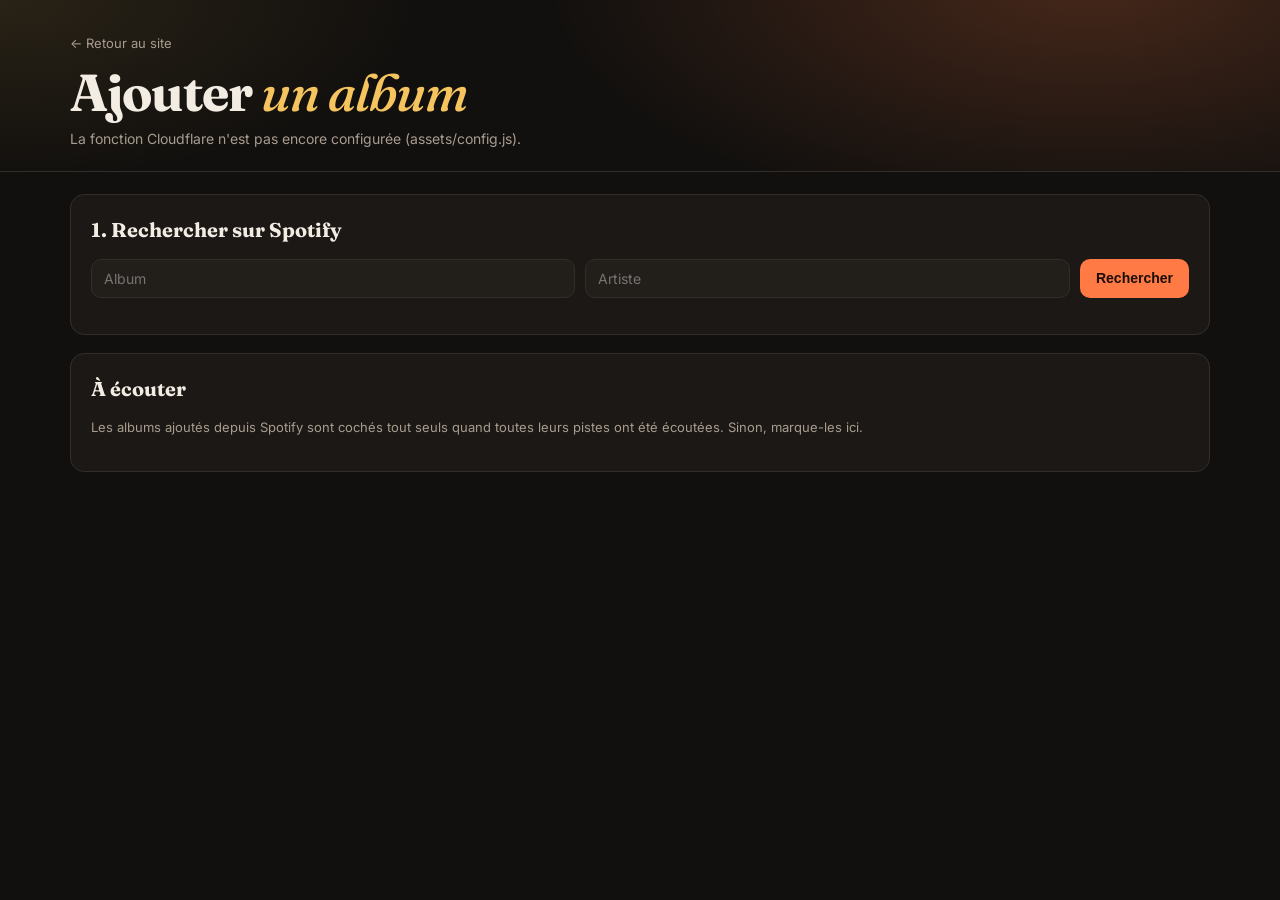
==== ajouter.html @ 7cab72a8 "Ajout d'albums depuis le site vers Notion + détection d'écoute complète Spotify - Page ajouter.html " ====
<!doctype html>
<html lang="fr">
<head>
  <meta charset="utf-8">
  <meta name="viewport" content="width=device-width, initial-scale=1">
  <meta name="robots" content="noindex">
  <title>Ajouter un album</title>
  <link rel="preconnect" href="https://fonts.googleapis.com">
  <link rel="preconnect" href="https://fonts.gstatic.com" crossorigin>
  <link href="https://fonts.googleapis.com/css2?family=Fraunces:opsz,wght@9..144,500;9..144,700&family=Inter:wght@400;500;600&display=swap" rel="stylesheet">
  <link rel="stylesheet" href="assets/style.css">
  <link rel="stylesheet" href="assets/admin.css">
  <link rel="icon" href="data:image/svg+xml,<svg xmlns='http://www.w3.org/2000/svg' viewBox='0 0 100 100'><text y='.9em' font-size='90'>💿</text></svg>">
</head>
<body>
  <header class="hero small">
    <div class="wrap">
      <a class="back" href="./">← Retour au site</a>
      <h1>Ajouter <em>un album</em></h1>
      <p id="status" class="lede"></p>
    </div>
  </header>

  <main class="wrap admin">
    <section id="login" class="panel" hidden>
      <h3>Accès</h3>
      <form id="login-form" class="row">
        <input id="password" type="password" placeholder="Mot de passe" autocomplete="current-password" required>
        <button class="btn">Entrer</button>
      </form>
    </section>

    <div id="app" hidden>
      <section class="panel">
        <h3>1. Rechercher sur Spotify</h3>
        <form id="search-form" class="row">
          <input id="s-album" placeholder="Album" autocomplete="off">
          <input id="s-artist" placeholder="Artiste" autocomplete="off">
          <button class="btn">Rechercher</button>
        </form>
        <div id="results" class="results"></div>
      </section>

      <section id="form-panel" class="panel" hidden>
        <h3>2. Compléter et enregistrer</h3>
        <form id="album-form">
          <div class="pick">
            <img id="f-cover" alt="">
            <div>
              <label>Album<input id="f-album" required></label>
              <label>Artiste<input id="f-artist" required></label>
              <label>Date de sortie<input id="f-released" type="date"></label>
            </div>
          </div>

          <div class="seg" role="radiogroup" aria-label="Statut">
            <label><input type="radio" name="status" value="todo" checked> À écouter</label>
            <label><input type="radio" name="status" value="done"> Déjà écouté</label>
          </div>

          <div id="done-fields" hidden>
            <div class="rate" id="f-rating" aria-label="Note">
              <button type="button" data-v="1">★</button><button type="button" data-v="2">★</button><button type="button" data-v="3">★</button><button type="button" data-v="4">★</button><button type="button" data-v="5">★</button>
            </div>
            <label>Date d'écoute<input id="f-listened" type="date"></label>
            <label>Mon avis<textarea id="f-review" rows="4" placeholder="Facultatif"></textarea></label>
          </div>

          <label>Langue
            <select id="f-lang"><option value="">—</option><option>Français</option><option>Anglais</option><option>Espagnol</option></select>
          </label>
          <fieldset class="genres" id="f-genres"><legend>Genres</legend></fieldset>

          <p class="hint">Le lien Spotify et la pochette (en en-tête de la fiche) sont ajoutés automatiquement.</p>
          <button class="btn" id="save">Enregistrer dans Notion</button>
        </form>
      </section>

      <section class="panel">
        <h3>À écouter</h3>
        <p class="hint">Les albums ajoutés depuis Spotify sont cochés tout seuls quand toutes leurs pistes ont été écoutées. Sinon, marque-les ici.</p>
        <div id="todo" class="todo"></div>
      </section>
    </div>
  </main>

  <div id="toast" class="toast" role="status" aria-live="polite"></div>
  <script src="assets/config.js"></script>
  <script src="assets/admin.js"></script>
</body>
</html>
---- assets/style.css ----
:root {
  --bg: #12100e;
  --bg-2: #1b1815;
  --card: #221e1a;
  --line: #342e28;
  --text: #f3ece3;
  --muted: #a89c8f;
  --accent: #ff7a45;
  --gold: #f5c45e;
  --radius: 14px;
  --serif: "Fraunces", Georgia, serif;
  --sans: "Inter", system-ui, -apple-system, sans-serif;
}

* { box-sizing: border-box; }
html { -webkit-text-size-adjust: 100%; }
body {
  margin: 0;
  background: var(--bg);
  color: var(--text);
  font-family: var(--sans);
  font-size: 15px;
  line-height: 1.5;
}
.wrap { max-width: 1180px; margin: 0 auto; padding: 0 20px; }

/* ---------- Hero ---------- */
.hero {
  padding: 64px 0 36px;
  background:
    radial-gradient(900px 400px at 85% -10%, rgba(255,122,69,.22), transparent 60%),
    radial-gradient(700px 300px at 0% 0%, rgba(245,196,94,.10), transparent 60%);
  border-bottom: 1px solid var(--line);
}
.eyebrow { text-transform: uppercase; letter-spacing: .18em; font-size: 12px; color: var(--accent); margin: 0 0 10px; font-weight: 600; }
h1 { font-family: var(--serif); font-weight: 700; font-size: clamp(38px, 7vw, 72px); line-height: 1; margin: 0; letter-spacing: -.02em; }
h1 em { font-style: italic; font-weight: 500; color: var(--gold); }
.lede { color: var(--muted); max-width: 520px; margin: 14px 0 28px; font-size: 16px; }

.kpis { display: flex; flex-wrap: wrap; gap: 28px 44px; margin: 0; }
.kpis div { min-width: 90px; }
.kpis dt { color: var(--muted); font-size: 12px; text-transform: uppercase; letter-spacing: .08em; }
.kpis dd { margin: 2px 0 0; font-family: var(--serif); font-size: 34px; font-weight: 700; }

/* ---------- Tabs ---------- */
.tabs { display: flex; gap: 6px; padding-top: 22px; padding-bottom: 6px; overflow-x: auto; position: sticky; top: 0; z-index: 5; background: var(--bg); }
.tabs button {
  background: transparent; color: var(--muted); border: 1px solid var(--line);
  padding: 9px 16px; border-radius: 999px; font: 500 14px var(--sans); cursor: pointer; white-space: nowrap;
}
.tabs button[aria-selected="true"] { background: var(--text); color: var(--bg); border-color: var(--text); }
.tabs button:hover:not([aria-selected="true"]) { color: var(--text); border-color: var(--muted); }

/* ---------- Filters ---------- */
.filters { display: grid; grid-template-columns: 2fr repeat(4, 1fr); gap: 10px; margin: 18px 0 8px; }
.filters input, .filters select {
  width: 100%; background: var(--bg-2); color: var(--text); border: 1px solid var(--line);
  border-radius: 10px; padding: 10px 12px; font: 14px var(--sans); min-width: 0;
}
.filters input:focus, .filters select:focus { outline: 2px solid var(--accent); outline-offset: 1px; }
.count { color: var(--muted); font-size: 13px; margin: 10px 0 16px; }

/* ---------- Grid ---------- */
.grid { display: grid; grid-template-columns: repeat(auto-fill, minmax(178px, 1fr)); gap: 22px 18px; padding-bottom: 40px; }
.card { background: none; border: 0; padding: 0; text-align: left; color: inherit; cursor: pointer; font: inherit; }
.cover {
  position: relative; aspect-ratio: 1; border-radius: var(--radius); overflow: hidden;
  background: var(--card); box-shadow: 0 8px 24px rgba(0,0,0,.35); transition: transform .25s ease;
}
.card:hover .cover, .card:focus-visible .cover { transform: translateY(-4px) rotate(-.6deg); }
.card:focus-visible { outline: none; }
.card:focus-visible .cover { outline: 2px solid var(--accent); outline-offset: 3px; }
.cover img { width: 100%; height: 100%; object-fit: cover; display: block; }
.ph {
  position: absolute; inset: 0; display: flex; flex-direction: column; justify-content: flex-end;
  padding: 14px; font-family: var(--serif); font-weight: 700; font-size: 20px; line-height: 1.05;
  color: rgba(255,255,255,.92);
}
.ph small { font-family: var(--sans); font-weight: 500; font-size: 12px; opacity: .8; margin-top: 6px; }
.badge {
  position: absolute; top: 10px; left: 10px; background: rgba(18,16,14,.78); backdrop-filter: blur(6px);
  color: var(--gold); font-size: 12px; padding: 3px 8px; border-radius: 999px; letter-spacing: 1px;
}
.card h3 { font-size: 15px; font-weight: 600; margin: 12px 0 2px; line-height: 1.25; }
.card p { margin: 0; color: var(--muted); font-size: 13px; }
.empty { grid-column: 1 / -1; color: var(--muted); text-align: center; padding: 60px 0; }

/* ---------- Dialog ---------- */
.detail {
  border: 1px solid var(--line); border-radius: 18px; background: var(--bg-2); color: var(--text);
  padding: 0; width: min(760px, calc(100vw - 32px)); max-height: calc(100vh - 40px);
}
.detail::backdrop { background: rgba(0,0,0,.65); backdrop-filter: blur(3px); }
.detail .close {
  position: absolute; top: 10px; right: 12px; z-index: 2; width: 36px; height: 36px; border-radius: 50%;
  border: 0; background: rgba(0,0,0,.45); color: #fff; font-size: 22px; cursor: pointer;
}
.d-wrap { display: grid; grid-template-columns: 280px 1fr; }
.d-wrap .cover { border-radius: 0; box-shadow: none; }
.d-info { padding: 26px 26px 28px; }
.d-info h2 { font-family: var(--serif); font-size: 30px; margin: 0; line-height: 1.1; }
.d-artist { color: var(--accent); font-weight: 600; margin: 6px 0 14px; }
.stars { color: var(--gold); letter-spacing: 2px; font-size: 18px; }
.stars .off { color: var(--line); }
.meta { display: grid; grid-template-columns: auto 1fr; gap: 4px 14px; font-size: 13px; margin: 16px 0; }
.meta dt { color: var(--muted); }
.meta dd { margin: 0; }
.chips { display: flex; flex-wrap: wrap; gap: 6px; }
.chip { font-size: 12px; border: 1px solid var(--line); border-radius: 999px; padding: 2px 9px; color: var(--muted); }
.review { white-space: pre-line; background: var(--card); border-left: 3px solid var(--accent); border-radius: 8px; padding: 12px 14px; margin: 16px 0; font-size: 14px; }
.btn {
  display: inline-block; margin-top: 6px; background: var(--accent); color: #1a0d06; text-decoration: none;
  font-weight: 600; padding: 10px 16px; border-radius: 10px; font-size: 14px;
}

/* ---------- Stats ---------- */
.stats { display: grid; grid-template-columns: repeat(auto-fit, minmax(320px, 1fr)); gap: 18px; padding: 10px 0 40px; }
.panel { background: var(--bg-2); border: 1px solid var(--line); border-radius: var(--radius); padding: 20px; }
.panel h3 { font-family: var(--serif); font-size: 20px; margin: 0 0 14px; }
.bar { display: grid; grid-template-columns: 110px 1fr 34px; align-items: center; gap: 10px; margin: 7px 0; font-size: 13px; }
.bar span:first-child { color: var(--muted); white-space: nowrap; overflow: hidden; text-overflow: ellipsis; }
.bar .track { height: 10px; background: var(--card); border-radius: 99px; overflow: hidden; }
.bar .fill { height: 100%; background: linear-gradient(90deg, var(--accent), var(--gold)); border-radius: 99px; }
.bar b { text-align: right; font-weight: 600; }

.foot { color: var(--muted); font-size: 12px; border-top: 1px solid var(--line); padding-top: 18px; padding-bottom: 30px; }

@media (max-width: 860px) {
  .filters { grid-template-columns: 1fr 1fr; }
  .filters input { grid-column: 1 / -1; }
}
@media (max-width: 640px) {
  .hero { padding: 40px 0 26px; }
  .kpis { gap: 18px 28px; }
  .kpis dd { font-size: 26px; }
  .grid { grid-template-columns: repeat(2, 1fr); gap: 18px 14px; }
  .d-wrap { grid-template-columns: 1fr; }
  .d-wrap .cover { max-height: 300px; aspect-ratio: auto; height: 300px; }
}
@media (prefers-reduced-motion: reduce) { .cover { transition: none; } }
---- assets/admin.css ----
.hero.small { padding: 32px 0 22px; }
.hero.small h1 { font-size: clamp(32px, 6vw, 52px); }
.hero.small .lede { margin: 10px 0 0; font-size: 14px; }
.back { color: var(--muted); text-decoration: none; font-size: 13px; display: inline-block; margin-bottom: 12px; }
.back:hover { color: var(--text); }

.admin { display: grid; gap: 18px; padding-top: 22px; padding-bottom: 50px; }
#app { display: grid; gap: 18px; }
.admin input, .admin select, .admin textarea {
  width: 100%; background: var(--card); color: var(--text); border: 1px solid var(--line);
  border-radius: 10px; padding: 10px 12px; font: 14px var(--sans); min-width: 0;
}
.admin input:focus, .admin select:focus, .admin textarea:focus { outline: 2px solid var(--accent); outline-offset: 1px; }
.admin label { display: block; color: var(--muted); font-size: 12px; margin: 10px 0 0; }
.admin label input, .admin label select, .admin label textarea { margin-top: 4px; }
.admin .btn { border: 0; cursor: pointer; margin: 0; white-space: nowrap; }
.admin .btn:disabled { opacity: .5; cursor: wait; }
.btn.ghost { background: transparent; color: var(--text); border: 1px solid var(--line); }
.row { display: flex; gap: 10px; }
.row > input { flex: 1; }
.hint { color: var(--muted); font-size: 13px; margin: 10px 0 14px; }

.results { display: grid; grid-template-columns: repeat(auto-fill, minmax(150px, 1fr)); gap: 14px; margin-top: 16px; }
.result { background: none; border: 2px solid transparent; border-radius: 12px; padding: 6px; text-align: left; color: inherit; cursor: pointer; font: inherit; }
.result:hover { border-color: var(--line); }
.result[aria-pressed="true"] { border-color: var(--accent); }
.result img { width: 100%; aspect-ratio: 1; object-fit: cover; border-radius: 8px; display: block; background: var(--card); }
.result b { display: block; font-size: 13px; margin-top: 8px; line-height: 1.25; }
.result span { display: block; color: var(--muted); font-size: 12px; }

.pick { display: grid; grid-template-columns: 140px 1fr; gap: 16px; align-items: start; }
.pick img { width: 140px; height: 140px; border-radius: 10px; object-fit: cover; background: var(--card); }
.pick label:first-child { margin-top: 0; }

.seg { display: inline-flex; border: 1px solid var(--line); border-radius: 999px; padding: 3px; margin: 18px 0 6px; }
.seg label { margin: 0; cursor: pointer; }
.seg input { position: absolute; opacity: 0; width: 1px; }
.seg label { padding: 7px 14px; border-radius: 999px; color: var(--muted); font-size: 13px; }
.seg label:has(input:checked) { background: var(--text); color: var(--bg); }
.seg label:has(input:focus-visible) { outline: 2px solid var(--accent); }

.rate { display: flex; gap: 2px; margin-top: 10px; }
.rate button { background: none; border: 0; font-size: 28px; color: var(--line); cursor: pointer; padding: 0 2px; line-height: 1; }
.rate button.on { color: var(--gold); }

.genres { border: 0; padding: 0; margin: 12px 0 0; display: flex; flex-wrap: wrap; gap: 6px; }
.genres legend { color: var(--muted); font-size: 12px; margin-bottom: 6px; padding: 0; }
.genres label { margin: 0; }
.genres input { position: absolute; opacity: 0; width: 1px; }
.genres span { display: inline-block; border: 1px solid var(--line); border-radius: 999px; padding: 5px 11px; font-size: 13px; color: var(--muted); cursor: pointer; }
.genres input:checked + span { background: var(--accent); border-color: var(--accent); color: #1a0d06; }
.genres input:focus-visible + span { outline: 2px solid var(--accent); outline-offset: 2px; }
#save { margin-top: 4px; }

.todo { display: grid; gap: 10px; }
.todo-item { display: grid; grid-template-columns: 52px 1fr auto; gap: 12px; align-items: center; background: var(--card); border-radius: 12px; padding: 8px; }
.todo-item img, .todo-item .ph-mini { width: 52px; height: 52px; border-radius: 8px; object-fit: cover; }
.todo-item b { display: block; font-size: 14px; }
.todo-item span { color: var(--muted); font-size: 12px; }
.todo-item .actions { display: flex; gap: 8px; align-items: center; }
.todo-item select { width: auto; padding: 7px 8px; }
.todo-item .btn { padding: 8px 12px; font-size: 13px; }

.toast {
  position: fixed; left: 50%; bottom: 24px; transform: translate(-50%, 20px); opacity: 0; pointer-events: none;
  background: var(--text); color: var(--bg); padding: 11px 18px; border-radius: 10px; font-size: 14px; font-weight: 500;
  transition: .25s ease; max-width: calc(100vw - 32px); z-index: 20;
}
.toast.show { opacity: 1; transform: translate(-50%, 0); }
.toast.err { background: #e5484d; color: #fff; }

@media (max-width: 640px) {
  .row { flex-wrap: wrap; }
  .row > * { flex: 1 1 100%; }
  .pick { grid-template-columns: 96px 1fr; }
  .pick img { width: 96px; height: 96px; }
  .todo-item { grid-template-columns: 44px 1fr; }
  .todo-item img, .todo-item .ph-mini { width: 44px; height: 44px; }
  .todo-item .actions { grid-column: 1 / -1; }
  .todo-item .actions .btn { flex: 1; }
}
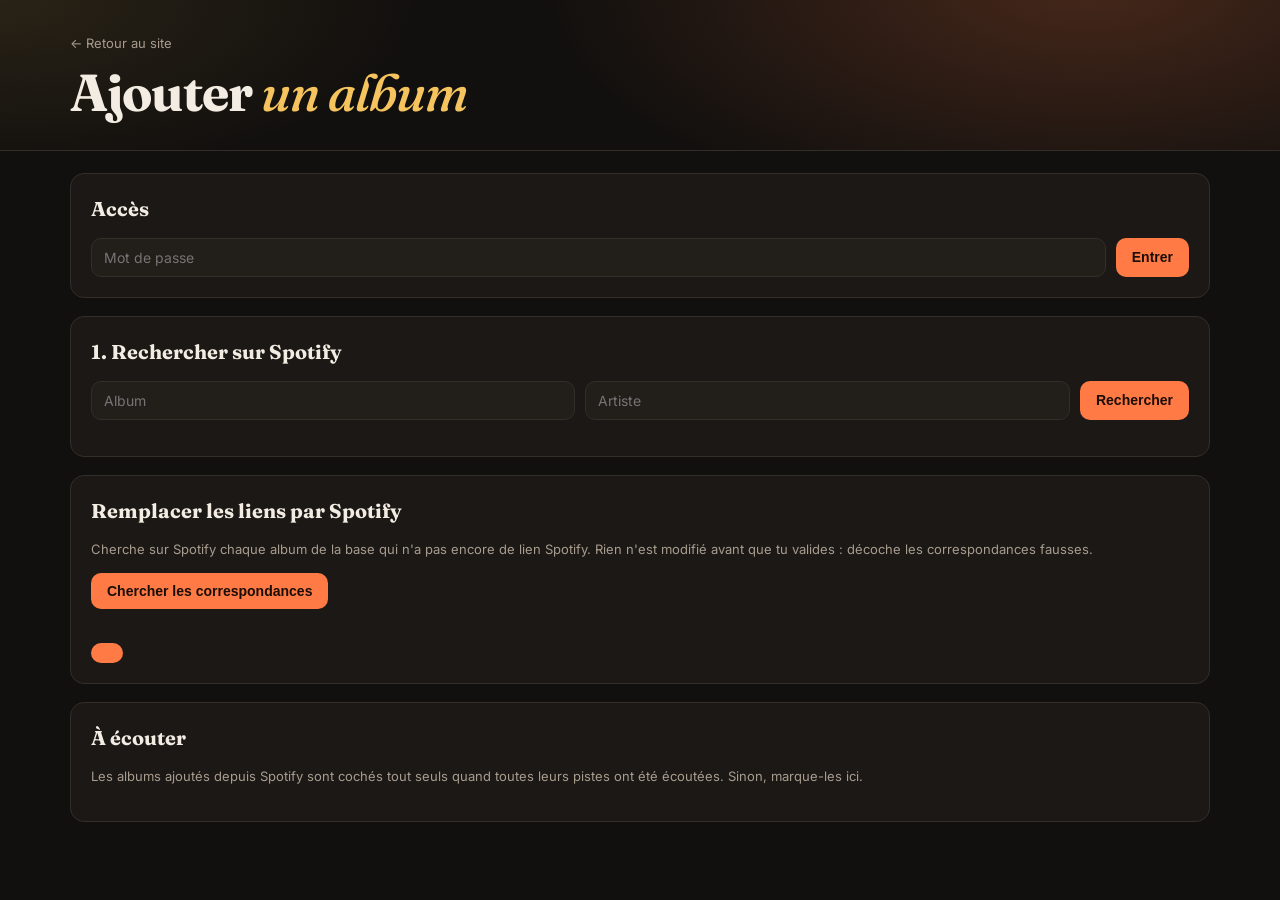
==== commit 43a30ce7: "Plus aucun secret côté GitHub : synchro via la fonction Cloudflare - Fonction : export public en lec" ====
--- a/ajouter.html
+++ b/ajouter.html
@@ -76,6 +76,15 @@
         </form>
       </section>
 
+      <section class="panel" id="migrate">
+        <h3>Remplacer les liens par Spotify</h3>
+        <p class="hint">Cherche sur Spotify chaque album de la base qui n'a pas encore de lien Spotify. Rien n'est modifié avant que tu valides : décoche les correspondances fausses.</p>
+        <button class="btn" type="button" id="m-start">Chercher les correspondances</button>
+        <p class="hint" id="m-progress"></p>
+        <div id="m-list" class="mlist"></div>
+        <button class="btn" type="button" id="m-apply" hidden></button>
+      </section>
+
       <section class="panel">
         <h3>À écouter</h3>
         <p class="hint">Les albums ajoutés depuis Spotify sont cochés tout seuls quand toutes leurs pistes ont été écoutées. Sinon, marque-les ici.</p>
--- a/assets/admin.css
+++ b/assets/admin.css
@@ -79,3 +79,17 @@
   .todo-item .actions { grid-column: 1 / -1; }
   .todo-item .actions .btn { flex: 1; }
 }
+
+/* ---------- Migration Spotify ---------- */
+.mlist { display: grid; gap: 8px; margin: 6px 0 14px; }
+.mrow { display: grid; grid-template-columns: auto 48px 1fr auto; gap: 12px; align-items: center; background: var(--card); border-radius: 10px; padding: 8px 10px; }
+.mrow img { width: 48px; height: 48px; border-radius: 6px; object-fit: cover; background: var(--line); }
+.mrow input { width: 18px; height: 18px; accent-color: var(--accent); }
+.mrow b { display: block; font-size: 14px; }
+.mrow span { display: block; color: var(--muted); font-size: 12px; }
+.mrow .tag { font-size: 11px; border-radius: 999px; padding: 2px 8px; border: 1px solid var(--line); white-space: nowrap; }
+.tag.sur { color: #3dd68c; border-color: #3dd68c55; }
+.tag.probable { color: var(--gold); border-color: #f5c45e55; }
+.tag.douteux, .tag.aucun { color: #ff6b6b; border-color: #ff6b6b55; }
+.mgroup { color: var(--muted); font-size: 12px; text-transform: uppercase; letter-spacing: .08em; margin: 12px 0 2px; }
+@media (max-width: 640px) { .mrow { grid-template-columns: auto 40px 1fr; } .mrow .tag { grid-column: 3; justify-self: start; } .mrow img { width: 40px; height: 40px; } }
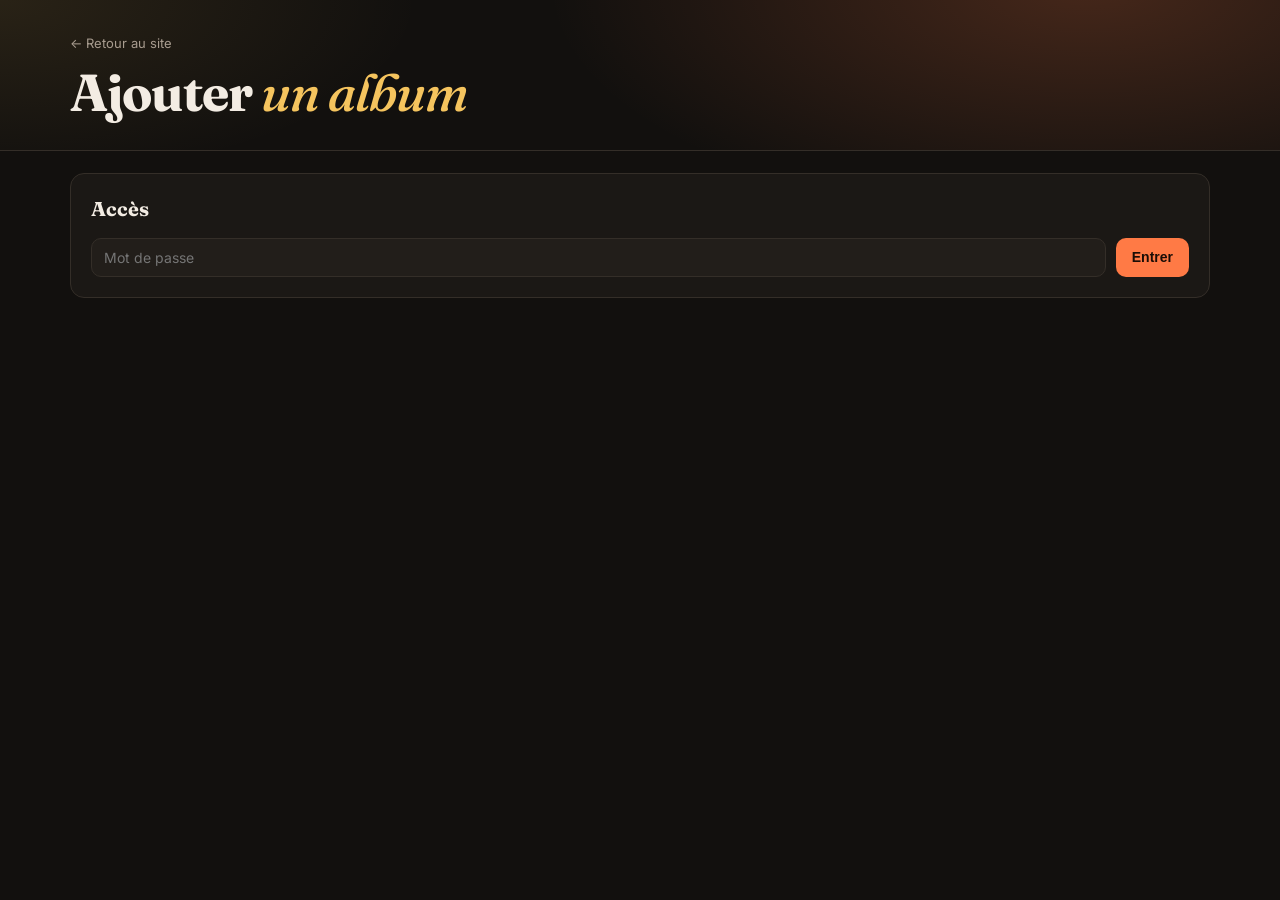
==== commit 876b0cbc: "À noter (page d'ajout), albums écoutés hors base, sélection de la semaine [skip ci] Co-Authored-By: " ====
--- a/ajouter.html
+++ b/ajouter.html
@@ -9,7 +9,7 @@
   <link rel="preconnect" href="https://fonts.gstatic.com" crossorigin>
   <link href="https://fonts.googleapis.com/css2?family=Fraunces:opsz,wght@9..144,500;9..144,700&family=Inter:wght@400;500;600&display=swap" rel="stylesheet">
   <link rel="stylesheet" href="assets/style.css">
-  <link rel="stylesheet" href="assets/admin.css">
+  <link rel="stylesheet" href="assets/admin.css?v=2">
   <link rel="icon" href="data:image/svg+xml,<svg xmlns='http://www.w3.org/2000/svg' viewBox='0 0 100 100'><text y='.9em' font-size='90'>💿</text></svg>">
 </head>
 <body>
@@ -31,6 +31,14 @@
     </section>
 
     <div id="app" hidden>
+      <section class="panel" id="rate-panel">
+        <h3>À noter</h3>
+        <p class="hint">Les albums cochés « Écouté » sans note, et ceux que tu as écoutés en entier sur Spotify sans qu'ils soient dans ta base.</p>
+        <div id="to-rate" class="todo"></div>
+        <h4 class="sub-h" id="heard-title" hidden>Écoutés en entier sur Spotify, pas encore dans ta base</h4>
+        <div id="heard" class="todo"></div>
+      </section>
+
       <section class="panel">
         <h3>1. Rechercher sur Spotify</h3>
         <form id="search-form" class="row">
@@ -95,6 +103,6 @@
 
   <div id="toast" class="toast" role="status" aria-live="polite"></div>
   <script src="assets/config.js"></script>
-  <script src="assets/admin.js"></script>
+  <script src="assets/admin.js?v=2"></script>
 </body>
 </html>
--- a/assets/style.css
+++ b/assets/style.css
@@ -13,6 +13,7 @@
 }
 
 * { box-sizing: border-box; }
+[hidden] { display: none !important; }
 html { -webkit-text-size-adjust: 100%; }
 body {
   margin: 0;
@@ -35,6 +36,9 @@
 .eyebrow { text-transform: uppercase; letter-spacing: .18em; font-size: 12px; color: var(--accent); margin: 0 0 10px; font-weight: 600; }
 h1 { font-family: var(--serif); font-weight: 700; font-size: clamp(38px, 7vw, 72px); line-height: 1; margin: 0; letter-spacing: -.02em; }
 h1 em { font-style: italic; font-weight: 500; color: var(--gold); }
+.hero-top { display: flex; align-items: center; justify-content: space-between; gap: 16px 24px; flex-wrap: wrap; margin-bottom: 30px; }
+.listen-btn { margin-top: 0; font-size: 16px; padding: 13px 22px; border-radius: 999px; box-shadow: 0 8px 24px rgba(255,122,69,.25); transition: transform .15s; }
+.listen-btn:hover { transform: translateY(-2px); }
 .lede { color: var(--muted); max-width: 520px; margin: 14px 0 28px; font-size: 16px; }
 
 .kpis { display: flex; flex-wrap: wrap; gap: 28px 44px; margin: 0; }
@@ -70,7 +74,8 @@
 .card:hover .cover, .card:focus-visible .cover { transform: translateY(-4px) rotate(-.6deg); }
 .card:focus-visible { outline: none; }
 .card:focus-visible .cover { outline: 2px solid var(--accent); outline-offset: 3px; }
-.cover img { width: 100%; height: 100%; object-fit: cover; display: block; }
+.cover img { position: absolute; inset: 0; z-index: 1; width: 100%; height: 100%; object-fit: cover; display: block; }
+.badge { z-index: 2; }
 .ph {
   position: absolute; inset: 0; display: flex; flex-direction: column; justify-content: flex-end;
   padding: 14px; font-family: var(--serif); font-weight: 700; font-size: 20px; line-height: 1.05;
@@ -113,6 +118,16 @@
   font-weight: 600; padding: 10px 16px; border-radius: 10px; font-size: 14px;
 }
 
+/* ---------- Conseils ---------- */
+.reco { padding-bottom: 40px; }
+.reco h2 { font-family: var(--serif); font-size: 26px; margin: 26px 0 4px; }
+.reco .sub { color: var(--muted); font-size: 14px; margin: 0 0 18px; }
+.reco h4 { font-size: 13px; text-transform: uppercase; letter-spacing: .08em; color: var(--muted); margin: 22px 0 12px; font-weight: 600; }
+.card .why { color: var(--muted); font-size: 12.5px; margin-top: 4px; line-height: 1.35; }
+.why-box { background: var(--card); border-left: 3px solid var(--gold); border-radius: 8px; padding: 12px 14px; margin: 16px 0; font-size: 14px; }
+.btns { display: flex; flex-wrap: wrap; gap: 8px; }
+.btn.ghost { background: transparent; color: var(--text); border: 1px solid var(--line); }
+
 /* ---------- Stats ---------- */
 .stats { display: grid; grid-template-columns: repeat(auto-fit, minmax(320px, 1fr)); gap: 18px; padding: 10px 0 40px; }
 .panel { background: var(--bg-2); border: 1px solid var(--line); border-radius: var(--radius); padding: 20px; }
@@ -131,6 +146,7 @@
 }
 @media (max-width: 640px) {
   .hero { padding: 40px 0 26px; }
+  .listen-btn { font-size: 15px; padding: 11px 18px; }
   .kpis { gap: 18px 28px; }
   .kpis dd { font-size: 26px; }
   .grid { grid-template-columns: repeat(2, 1fr); gap: 18px 14px; }
--- a/assets/admin.css
+++ b/assets/admin.css
@@ -93,3 +93,10 @@
 .tag.douteux, .tag.aucun { color: #ff6b6b; border-color: #ff6b6b55; }
 .mgroup { color: var(--muted); font-size: 12px; text-transform: uppercase; letter-spacing: .08em; margin: 12px 0 2px; }
 @media (max-width: 640px) { .mrow { grid-template-columns: auto 40px 1fr; } .mrow .tag { grid-column: 3; justify-self: start; } .mrow img { width: 40px; height: 40px; } }
+
+/* ---------- À noter ---------- */
+.sub-h { font-size: 13px; text-transform: uppercase; letter-spacing: .08em; color: var(--muted); margin: 22px 0 10px; font-weight: 600; }
+.todo-item .rate { display: inline-flex; gap: 2px; margin: 0; }
+.todo-item .rate button { font-size: 20px; padding: 0 2px; }
+.btn.ghost { background: transparent; color: var(--muted); border: 1px solid var(--line); }
+.todo-item .when { display: block; }
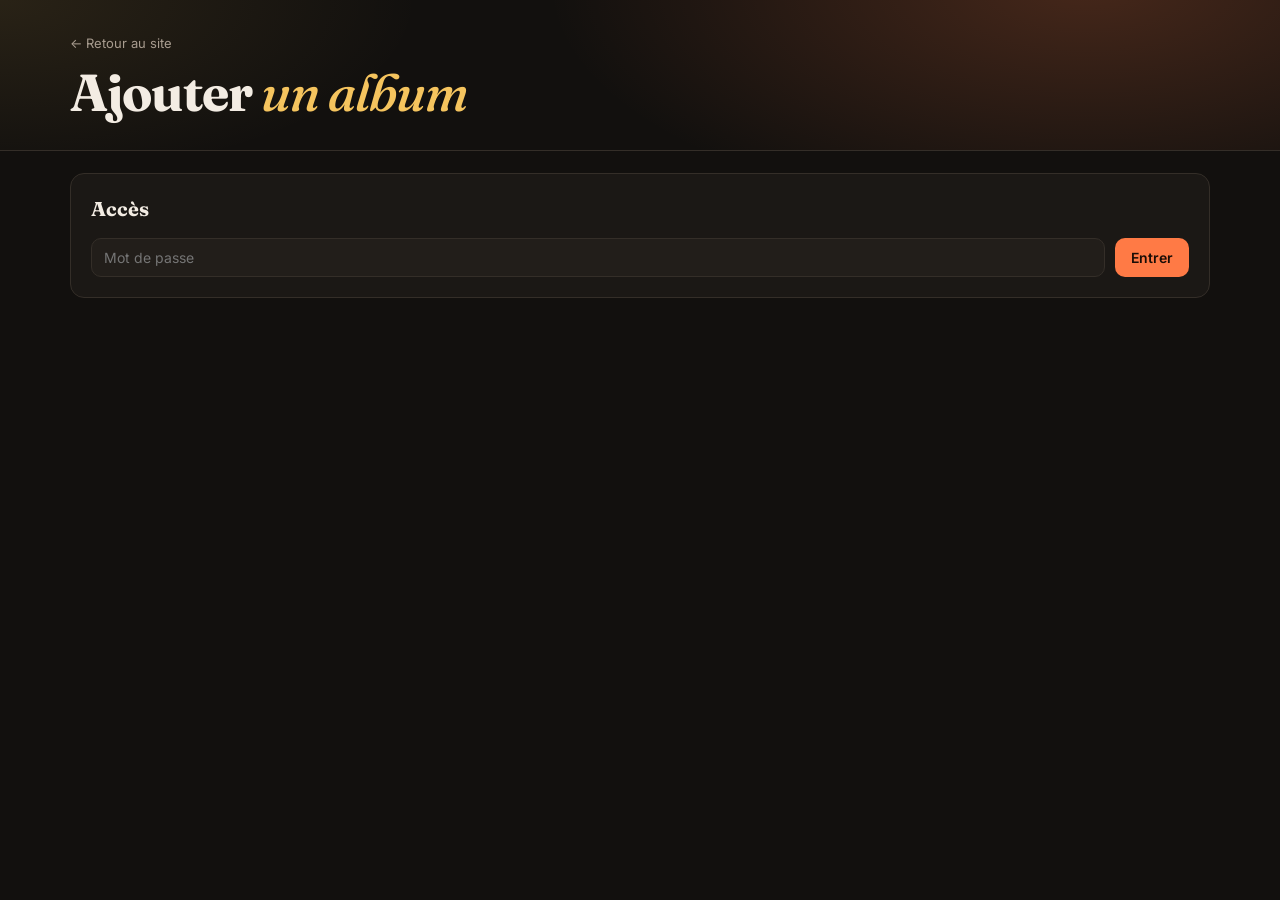
==== commit 0ab0ce58: "Site privé, bouton Modifier, page artiste, fiche agrandie - Mot de passe pour accéder à tout le site" ====
--- a/ajouter.html
+++ b/ajouter.html
@@ -8,7 +8,7 @@
   <link rel="preconnect" href="https://fonts.googleapis.com">
   <link rel="preconnect" href="https://fonts.gstatic.com" crossorigin>
   <link href="https://fonts.googleapis.com/css2?family=Fraunces:opsz,wght@9..144,500;9..144,700&family=Inter:wght@400;500;600&display=swap" rel="stylesheet">
-  <link rel="stylesheet" href="assets/style.css">
+  <link rel="stylesheet" href="assets/style.css?v=20261106c">
   <link rel="stylesheet" href="assets/admin.css?v=2">
   <link rel="icon" href="data:image/svg+xml,<svg xmlns='http://www.w3.org/2000/svg' viewBox='0 0 100 100'><text y='.9em' font-size='90'>💿</text></svg>">
 </head>
@@ -102,7 +102,7 @@
   </main>
 
   <div id="toast" class="toast" role="status" aria-live="polite"></div>
-  <script src="assets/config.js"></script>
-  <script src="assets/admin.js?v=2"></script>
+  <script src="assets/config.js?v=20261106c"></script>
+  <script src="assets/admin.js?v=3"></script>
 </body>
 </html>
--- a/assets/style.css
+++ b/assets/style.css
@@ -37,7 +37,7 @@
 h1 { font-family: var(--serif); font-weight: 700; font-size: clamp(38px, 7vw, 72px); line-height: 1; margin: 0; letter-spacing: -.02em; }
 h1 em { font-style: italic; font-weight: 500; color: var(--gold); }
 .hero-top { display: flex; align-items: center; justify-content: space-between; gap: 16px 24px; flex-wrap: wrap; margin-bottom: 30px; }
-.listen-btn { margin-top: 0; font-size: 16px; padding: 13px 22px; border-radius: 999px; box-shadow: 0 8px 24px rgba(255,122,69,.25); transition: transform .15s; }
+.btn.listen-btn { color: #fff; margin-top: 0; font-size: 16px; padding: 13px 22px; border-radius: 999px; box-shadow: 0 8px 24px rgba(255,122,69,.25); transition: transform .15s; }
 .listen-btn:hover { transform: translateY(-2px); }
 .lede { color: var(--muted); max-width: 520px; margin: 14px 0 28px; font-size: 16px; }
 
@@ -92,19 +92,43 @@
 
 /* ---------- Dialog ---------- */
 .detail {
-  border: 1px solid var(--line); border-radius: 18px; background: var(--bg-2); color: var(--text);
-  padding: 0; width: min(760px, calc(100vw - 32px)); max-height: calc(100vh - 40px);
+  border: 1px solid var(--line); border-radius: 20px; background: var(--bg-2); color: var(--text);
+  padding: 0; width: min(900px, calc(100vw - 32px)); max-height: calc(100vh - 40px);
 }
 .detail::backdrop { background: rgba(0,0,0,.65); backdrop-filter: blur(3px); }
 .detail .close {
   position: absolute; top: 10px; right: 12px; z-index: 2; width: 36px; height: 36px; border-radius: 50%;
   border: 0; background: rgba(0,0,0,.45); color: #fff; font-size: 22px; cursor: pointer;
 }
-.d-wrap { display: grid; grid-template-columns: 280px 1fr; }
-.d-wrap .cover { border-radius: 0; box-shadow: none; }
-.d-info { padding: 26px 26px 28px; }
+.d-wrap { display: grid; grid-template-columns: 360px 1fr; min-height: 420px; }
+.d-left {
+  display: flex; align-items: center; justify-content: center; padding: 30px;
+  background: radial-gradient(120% 80% at 30% 20%, rgba(255,122,69,.10), transparent 60%), var(--card);
+}
+.d-left .cover {
+  width: 100%; border-radius: 12px; box-shadow: 0 18px 40px rgba(0,0,0,.5);
+  transition: transform .18s ease-out, box-shadow .18s ease-out; will-change: transform; cursor: pointer;
+}
+.d-left .cover.pressed { box-shadow: 0 8px 18px rgba(0,0,0,.55); transition: transform .06s linear, box-shadow .18s; }
+.cover .shine {
+  position: absolute; inset: 0; z-index: 2; pointer-events: none; opacity: 0; transition: opacity .2s;
+  background: radial-gradient(circle at var(--x, 50%) var(--y, 50%), rgba(0,0,0,.28), transparent 45%),
+              radial-gradient(circle at calc(100% - var(--x, 50%)) calc(100% - var(--y, 50%)), rgba(255,255,255,.14), transparent 55%);
+}
+.cover.pressed .shine { opacity: 1; }
+.d-info { padding: 30px 30px 72px; overflow-wrap: anywhere; }
 .d-info h2 { font-family: var(--serif); font-size: 30px; margin: 0; line-height: 1.1; }
 .d-artist { color: var(--accent); font-weight: 600; margin: 6px 0 14px; }
+.a-link { cursor: pointer; border-radius: 4px; }
+.a-link:hover, .a-link:focus-visible { color: var(--text); text-decoration: underline; text-underline-offset: 3px; outline: none; }
+.a-link.big:hover, .a-link.big:focus-visible { color: var(--gold); }
+.go {
+  position: absolute; right: 18px; bottom: 18px; width: 46px; height: 46px; border-radius: 50%;
+  display: grid; place-items: center; background: var(--accent); color: #fff; text-decoration: none;
+  box-shadow: 0 8px 20px rgba(255,122,69,.3); transition: transform .15s;
+}
+.go:hover, .go:focus-visible { transform: translate(2px, -2px); outline: none; }
+.go:focus-visible { box-shadow: 0 0 0 3px var(--bg-2), 0 0 0 5px var(--accent); }
 .stars { color: var(--gold); letter-spacing: 2px; font-size: 18px; }
 .stars .off { color: var(--line); }
 .meta { display: grid; grid-template-columns: auto 1fr; gap: 4px 14px; font-size: 13px; margin: 16px 0; }
@@ -112,11 +136,63 @@
 .meta dd { margin: 0; }
 .chips { display: flex; flex-wrap: wrap; gap: 6px; }
 .chip { font-size: 12px; border: 1px solid var(--line); border-radius: 999px; padding: 2px 9px; color: var(--muted); }
+.review .r-h { display: block; font-size: 12px; text-transform: uppercase; letter-spacing: .08em; color: var(--gold); margin-bottom: 4px; }
+.review.again { border-left-color: var(--gold); }
 .review { white-space: pre-line; background: var(--card); border-left: 3px solid var(--accent); border-radius: 8px; padding: 12px 14px; margin: 16px 0; font-size: 14px; }
 .btn {
   display: inline-block; margin-top: 6px; background: var(--accent); color: #1a0d06; text-decoration: none;
   font-weight: 600; padding: 10px 16px; border-radius: 10px; font-size: 14px;
 }
+
+.btn { border: 0; cursor: pointer; font-family: var(--sans); }
+.btn:disabled { opacity: .5; cursor: wait; }
+.edit-btn { margin-top: 18px; }
+.edit { margin-top: 18px; padding-top: 16px; border-top: 1px solid var(--line); }
+.edit-title { font-weight: 600; margin: 0 0 4px; }
+.edit label, .edit .field { display: block; color: var(--muted); font-size: 12px; margin: 12px 0 0; }
+.edit input, .edit textarea {
+  display: block; width: 100%; margin-top: 4px; background: var(--card); color: var(--text); border: 1px solid var(--line);
+  border-radius: 10px; padding: 10px 12px; font: 14px var(--sans);
+}
+.edit input:focus, .edit textarea:focus { outline: 2px solid var(--accent); outline-offset: 1px; }
+.edit .btns { margin-top: 14px; }
+.edit .btn { margin-top: 0; }
+.rate { display: flex; gap: 2px; margin-top: 4px; }
+.rate button { background: none; border: 0; font-size: 28px; color: var(--line); cursor: pointer; padding: 0 2px; line-height: 1; }
+.rate button.on { color: var(--gold); }
+.rate button:focus-visible { outline: 2px solid var(--accent); border-radius: 4px; }
+
+/* ---------- Page artiste ---------- */
+.artist-view { padding-top: 10px; }
+.artist-view h2 { font-family: var(--serif); font-size: clamp(30px, 5vw, 44px); margin: 14px 0 4px; line-height: 1.05; }
+.artist-view .sub { color: var(--muted); font-size: 14px; margin: 0 0 22px; }
+.artist-sub { font-family: var(--serif); font-size: 22px; margin: 6px 0 14px; }
+.back-btn { background: none; border: 1px solid var(--line); color: var(--muted); border-radius: 999px; padding: 7px 14px; font: 500 13px var(--sans); cursor: pointer; }
+.back-btn:hover { color: var(--text); border-color: var(--muted); }
+
+/* ---------- Accès par mot de passe ---------- */
+.locked > header, .locked > nav, .locked > main, .locked > footer { display: none; }
+.gate {
+  min-height: 100vh; display: grid; place-items: center; padding: 20px;
+  background: radial-gradient(900px 400px at 85% -10%, rgba(255,122,69,.22), transparent 60%),
+              radial-gradient(700px 300px at 0% 0%, rgba(245,196,94,.10), transparent 60%);
+}
+.gate-box { width: min(380px, 100%); background: var(--bg-2); border: 1px solid var(--line); border-radius: 18px; padding: 30px 26px; text-align: center; }
+.gate-logo { font-size: 40px; }
+.gate h1 { font-size: 34px; margin: 8px 0 6px; }
+.gate p { color: var(--muted); font-size: 14px; margin: 0 0 18px; }
+.gate input { width: 100%; background: var(--card); color: var(--text); border: 1px solid var(--line); border-radius: 10px; padding: 11px 12px; font: 15px var(--sans); }
+.gate input:focus { outline: 2px solid var(--accent); outline-offset: 1px; }
+.gate .btn { width: 100%; margin-top: 10px; color: #fff; font-size: 15px; }
+.gate .gate-err { min-height: 1.4em; margin: 12px 0 0; color: #ff8a8a; }
+
+.toast {
+  position: fixed; left: 50%; bottom: 24px; transform: translate(-50%, 20px); opacity: 0; pointer-events: none;
+  background: var(--text); color: var(--bg); padding: 11px 18px; border-radius: 10px; font-size: 14px; font-weight: 500;
+  transition: .25s ease; max-width: calc(100vw - 32px); z-index: 1000;
+}
+.toast.show { opacity: 1; transform: translate(-50%, 0); }
+.toast.err { background: #e5484d; color: #fff; }
 
 /* ---------- Conseils ---------- */
 .reco { padding-bottom: 40px; }
@@ -150,7 +226,9 @@
   .kpis { gap: 18px 28px; }
   .kpis dd { font-size: 26px; }
   .grid { grid-template-columns: repeat(2, 1fr); gap: 18px 14px; }
-  .d-wrap { grid-template-columns: 1fr; }
-  .d-wrap .cover { max-height: 300px; aspect-ratio: auto; height: 300px; }
-}
-@media (prefers-reduced-motion: reduce) { .cover { transition: none; } }
+  .d-wrap { grid-template-columns: 1fr; min-height: 0; }
+  .d-left { padding: 26px 26px 6px; background: none; }
+  .d-left .cover { width: min(260px, 70vw); }
+  .d-info { padding: 20px 22px 76px; }
+}
+@media (prefers-reduced-motion: reduce) { .cover, .d-left .cover { transition: none; } }
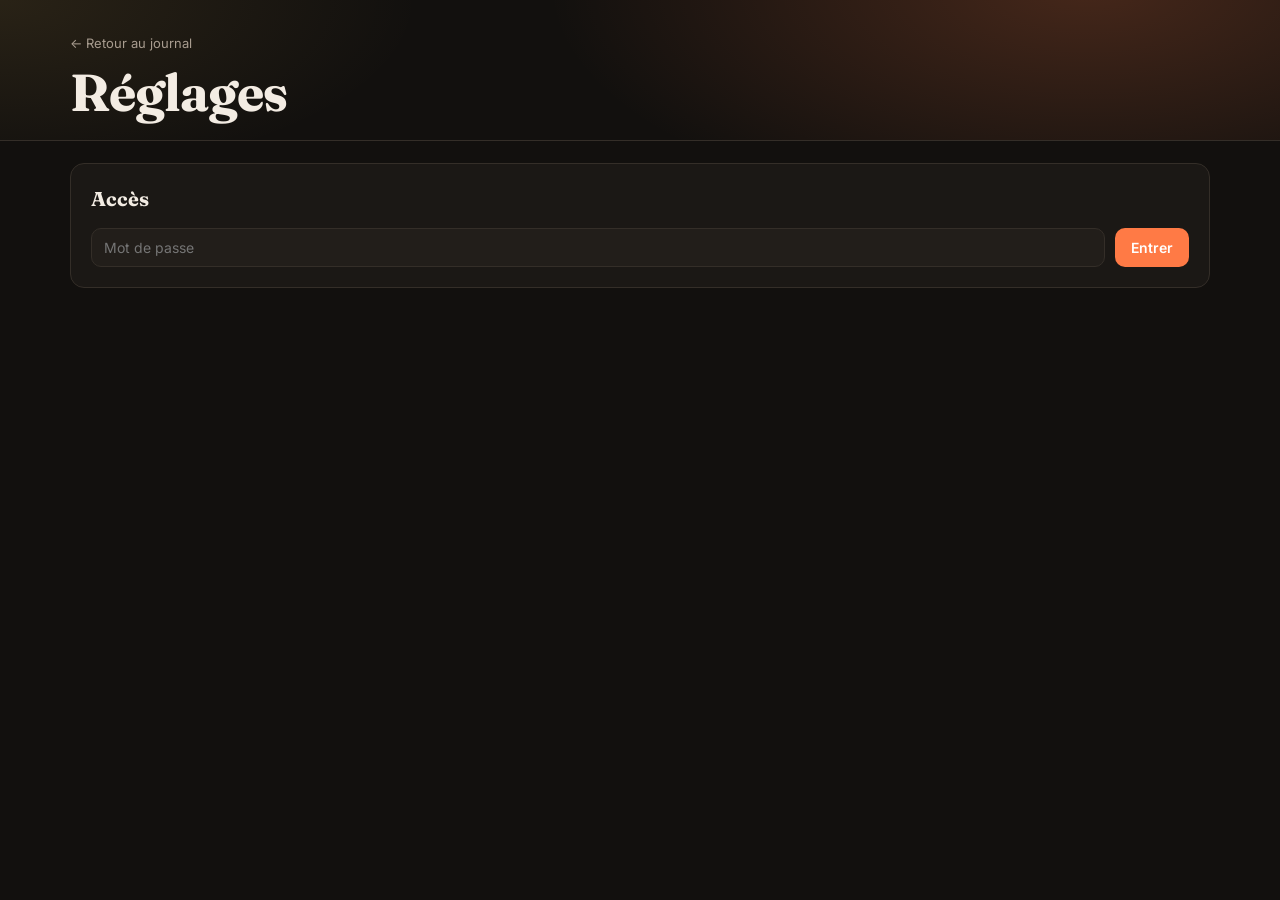
==== commit 4cb5f278: "Recherche dans l'en-tête, page Réglages, thème clair, Écouté sur les conseils - Recherche en haut de" ====
--- a/ajouter.html
+++ b/ajouter.html
@@ -2,107 +2,10 @@
 <html lang="fr">
 <head>
   <meta charset="utf-8">
-  <meta name="viewport" content="width=device-width, initial-scale=1">
   <meta name="robots" content="noindex">
-  <title>Ajouter un album</title>
-  <link rel="preconnect" href="https://fonts.googleapis.com">
-  <link rel="preconnect" href="https://fonts.gstatic.com" crossorigin>
-  <link href="https://fonts.googleapis.com/css2?family=Fraunces:opsz,wght@9..144,500;9..144,700&family=Inter:wght@400;500;600&display=swap" rel="stylesheet">
-  <link rel="stylesheet" href="assets/style.css?v=20261106c">
-  <link rel="stylesheet" href="assets/admin.css?v=2">
-  <link rel="icon" href="data:image/svg+xml,<svg xmlns='http://www.w3.org/2000/svg' viewBox='0 0 100 100'><text y='.9em' font-size='90'>💿</text></svg>">
+  <title>Réglages · Journal d'écoute</title>
+  <meta http-equiv="refresh" content="0; url=reglages.html">
+  <script>location.replace("reglages.html" + location.search + location.hash);</script>
 </head>
-<body>
-  <header class="hero small">
-    <div class="wrap">
-      <a class="back" href="./">← Retour au site</a>
-      <h1>Ajouter <em>un album</em></h1>
-      <p id="status" class="lede"></p>
-    </div>
-  </header>
-
-  <main class="wrap admin">
-    <section id="login" class="panel" hidden>
-      <h3>Accès</h3>
-      <form id="login-form" class="row">
-        <input id="password" type="password" placeholder="Mot de passe" autocomplete="current-password" required>
-        <button class="btn">Entrer</button>
-      </form>
-    </section>
-
-    <div id="app" hidden>
-      <section class="panel" id="rate-panel">
-        <h3>À noter</h3>
-        <p class="hint">Les albums cochés « Écouté » sans note, et ceux que tu as écoutés en entier sur Spotify sans qu'ils soient dans ta base.</p>
-        <div id="to-rate" class="todo"></div>
-        <h4 class="sub-h" id="heard-title" hidden>Écoutés en entier sur Spotify, pas encore dans ta base</h4>
-        <div id="heard" class="todo"></div>
-      </section>
-
-      <section class="panel">
-        <h3>1. Rechercher sur Spotify</h3>
-        <form id="search-form" class="row">
-          <input id="s-album" placeholder="Album" autocomplete="off">
-          <input id="s-artist" placeholder="Artiste" autocomplete="off">
-          <button class="btn">Rechercher</button>
-        </form>
-        <div id="results" class="results"></div>
-      </section>
-
-      <section id="form-panel" class="panel" hidden>
-        <h3>2. Compléter et enregistrer</h3>
-        <form id="album-form">
-          <div class="pick">
-            <img id="f-cover" alt="">
-            <div>
-              <label>Album<input id="f-album" required></label>
-              <label>Artiste<input id="f-artist" required></label>
-              <label>Date de sortie<input id="f-released" type="date"></label>
-            </div>
-          </div>
-
-          <div class="seg" role="radiogroup" aria-label="Statut">
-            <label><input type="radio" name="status" value="todo" checked> À écouter</label>
-            <label><input type="radio" name="status" value="done"> Déjà écouté</label>
-          </div>
-
-          <div id="done-fields" hidden>
-            <div class="rate" id="f-rating" aria-label="Note">
-              <button type="button" data-v="1">★</button><button type="button" data-v="2">★</button><button type="button" data-v="3">★</button><button type="button" data-v="4">★</button><button type="button" data-v="5">★</button>
-            </div>
-            <label>Date d'écoute<input id="f-listened" type="date"></label>
-            <label>Mon avis<textarea id="f-review" rows="4" placeholder="Facultatif"></textarea></label>
-          </div>
-
-          <label>Langue
-            <select id="f-lang"><option value="">—</option><option>Français</option><option>Anglais</option><option>Espagnol</option></select>
-          </label>
-          <fieldset class="genres" id="f-genres"><legend>Genres</legend></fieldset>
-
-          <p class="hint">Le lien Spotify et la pochette (en en-tête de la fiche) sont ajoutés automatiquement.</p>
-          <button class="btn" id="save">Enregistrer dans Notion</button>
-        </form>
-      </section>
-
-      <section class="panel" id="migrate">
-        <h3>Remplacer les liens par Spotify</h3>
-        <p class="hint">Cherche sur Spotify chaque album de la base qui n'a pas encore de lien Spotify. Rien n'est modifié avant que tu valides : décoche les correspondances fausses.</p>
-        <button class="btn" type="button" id="m-start">Chercher les correspondances</button>
-        <p class="hint" id="m-progress"></p>
-        <div id="m-list" class="mlist"></div>
-        <button class="btn" type="button" id="m-apply" hidden></button>
-      </section>
-
-      <section class="panel">
-        <h3>À écouter</h3>
-        <p class="hint">Les albums ajoutés depuis Spotify sont cochés tout seuls quand toutes leurs pistes ont été écoutées. Sinon, marque-les ici.</p>
-        <div id="todo" class="todo"></div>
-      </section>
-    </div>
-  </main>
-
-  <div id="toast" class="toast" role="status" aria-live="polite"></div>
-  <script src="assets/config.js?v=20261106c"></script>
-  <script src="assets/admin.js?v=3"></script>
-</body>
+<body><p><a href="reglages.html">Cette page s'appelle maintenant « Réglages ».</a></p></body>
 </html>
